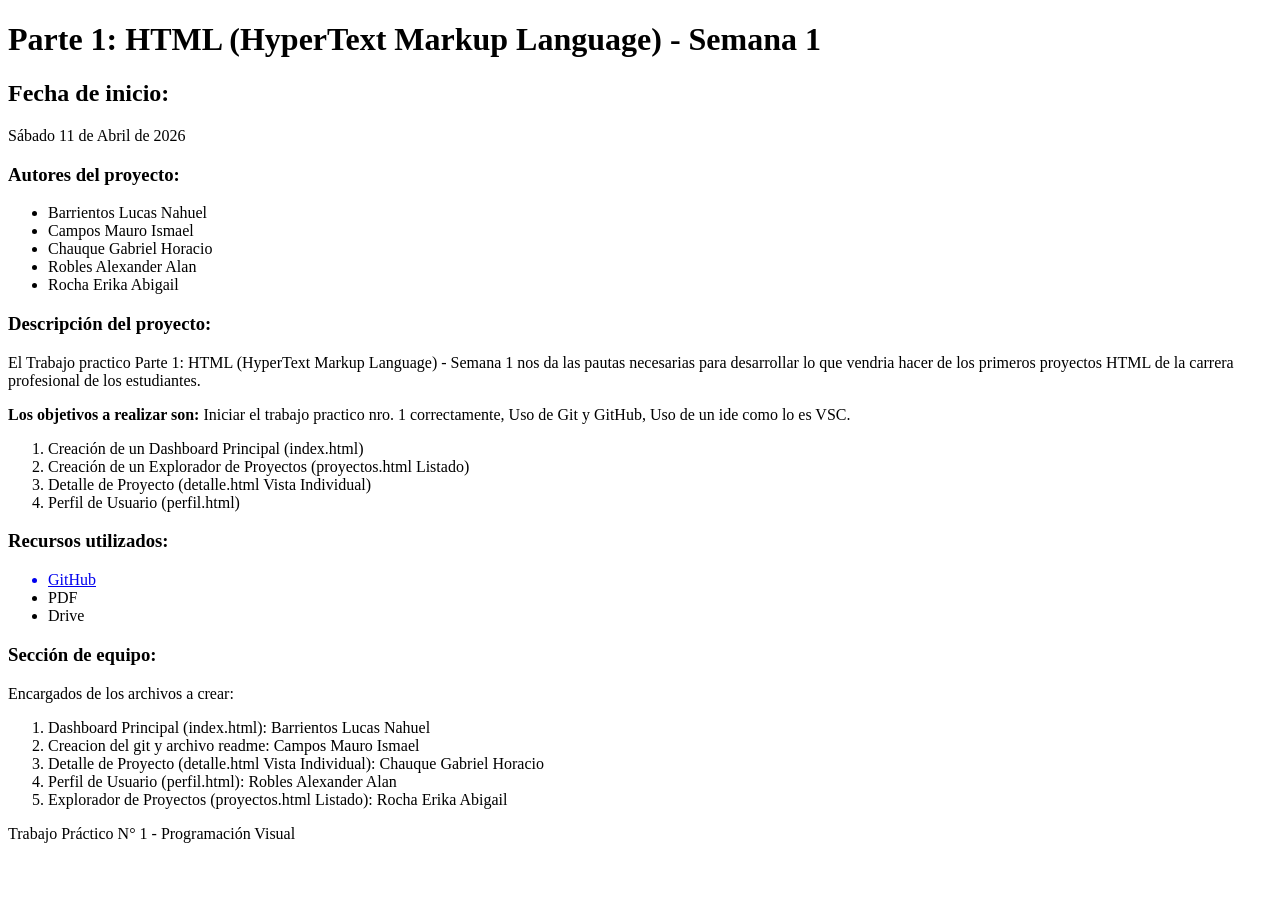
==== detalle.html @ 61fdf0f1 "feat(detalle): Crear estructura basica de detalle.html" ====
<!DOCTYPE html>
<html lang="es">
<head>
    <meta charset="UTF-8">
    <meta name="viewport" content="width=device-width, initial-scale=1.0">
    <title>Detalles del Proyecto</title>
</head>
<body>
    <header>
        <h1>Parte 1: HTML (HyperText Markup Language) - Semana 1</h1>
        <h2>Fecha de inicio:</h2> 
        <p> Sábado 11 de Abril de 2026</p>
    </header>

    <section>
        <h3>Autores del proyecto:</h3>
        <ul>
            <li>Barrientos Lucas Nahuel</li>
            <li>Campos Mauro Ismael</li>
            <li>Chauque Gabriel Horacio</li>
            <li>Robles Alexander Alan</li>
            <li>Rocha Erika Abigail</li>
        </ul>
    </section>

    <section>
        <h3>Descripción del proyecto:</h3>
        <p>   El Trabajo practico Parte 1: HTML (HyperText Markup Language) - Semana 1 nos da las pautas necesarias para desarrollar lo que vendria hacer de los primeros proyectos HTML de la carrera profesional de los estudiantes.
        <p><b>Los objetivos a realizar son:</b>
        Iniciar el trabajo practico nro. 1 correctamente, Uso de Git y GitHub, Uso de un ide como lo es VSC.</p>
        
        <ol>
            <li>Creación de un Dashboard Principal (index.html)</li>
            <li>Creación de un Explorador de Proyectos (proyectos.html Listado)</li>
            <li>Detalle de Proyecto (detalle.html Vista Individual)</li>
            <li>Perfil de Usuario (perfil.html)</li>
        </ol>
            
        </p>
    </section>

    <section>
        <h3>Recursos utilizados:</h3>
        <ul>
            <a href="https://github.com/Mauro-27/Mauro-27-TP01HTMLCSSGrupo10PV2026/branches" target="_blank"><li>GitHub</li></a>
            <li>PDF</li>
            <li>Drive</li>
        </ul>
    </section>

    <section>
        <h3>Sección de equipo:</h3>
        <p>Encargados de los archivos a crear: </p>
        <ol>
            <li>Dashboard Principal (index.html): Barrientos Lucas Nahuel</li>
            <li>Creacion del git y archivo readme: Campos Mauro Ismael</li>
            <li>Detalle de Proyecto (detalle.html Vista Individual): Chauque Gabriel Horacio</li>
            <li>Perfil de Usuario (perfil.html): Robles Alexander Alan</li>
            <li>Explorador de Proyectos (proyectos.html Listado): Rocha Erika Abigail</li>
        </ol>
    </section>

    <footer>
        <p>Trabajo Práctico N° 1 - Programación Visual</p>
    </footer>

</body>
</html>
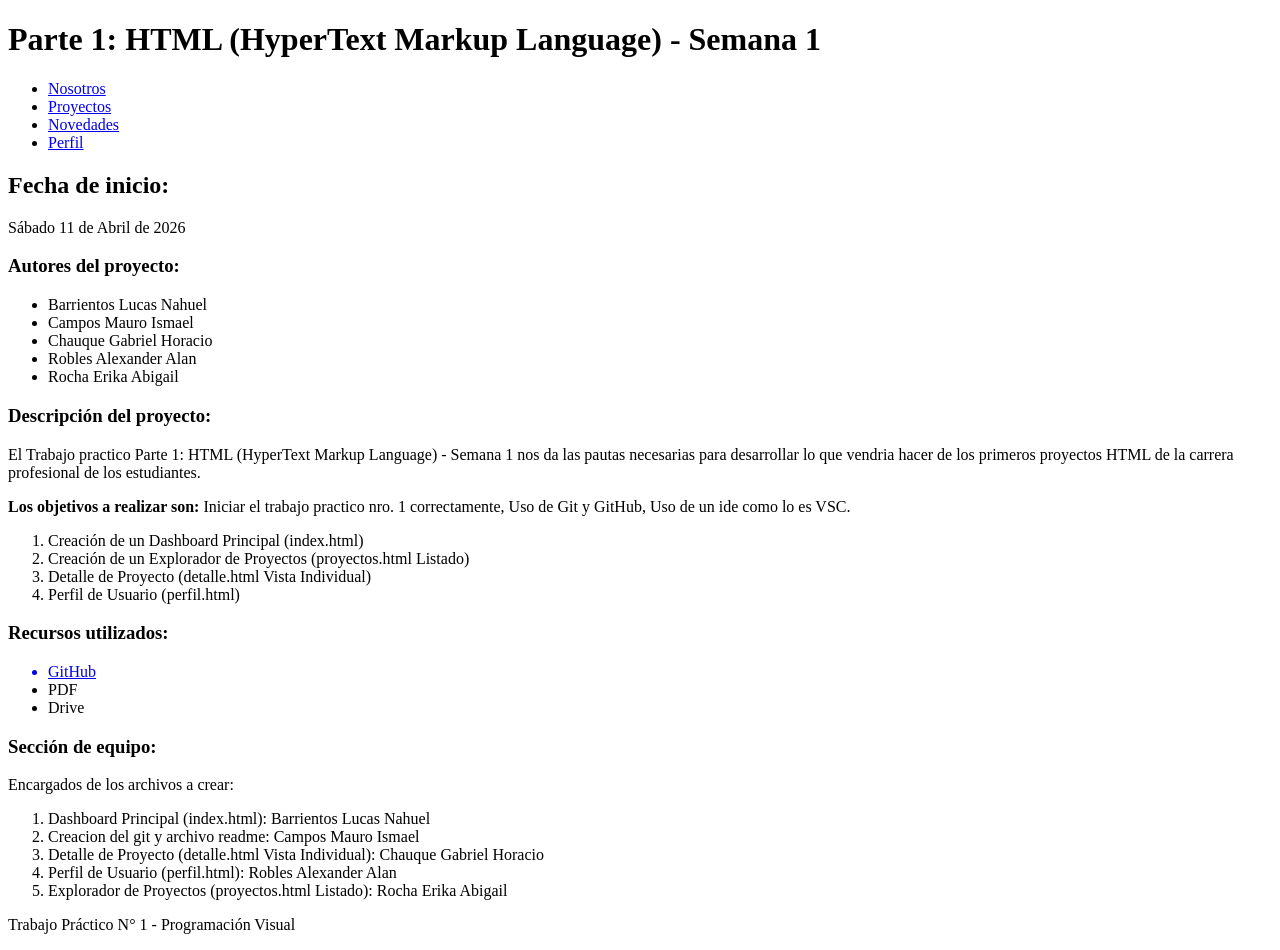
==== commit ba09c0aa: "feat(detalle): Agregar nav de navegacion" ====
--- a/detalle.html
+++ b/detalle.html
@@ -8,11 +8,19 @@
 <body>
     <header>
         <h1>Parte 1: HTML (HyperText Markup Language) - Semana 1</h1>
+    </header>
+    <nav>
+        <ul>
+            <li><a href="index.html">Nosotros</a></li>
+            <li><a href="proyectos.html">Proyectos</a></li>
+            <li><a href="#novedades">Novedades</a></li>
+            <li><a href="perfil.html">Perfil</a></li>
+        </ul>
+    </nav>
+
+    <section>
         <h2>Fecha de inicio:</h2> 
         <p> Sábado 11 de Abril de 2026</p>
-    </header>
-
-    <section>
         <h3>Autores del proyecto:</h3>
         <ul>
             <li>Barrientos Lucas Nahuel</li>
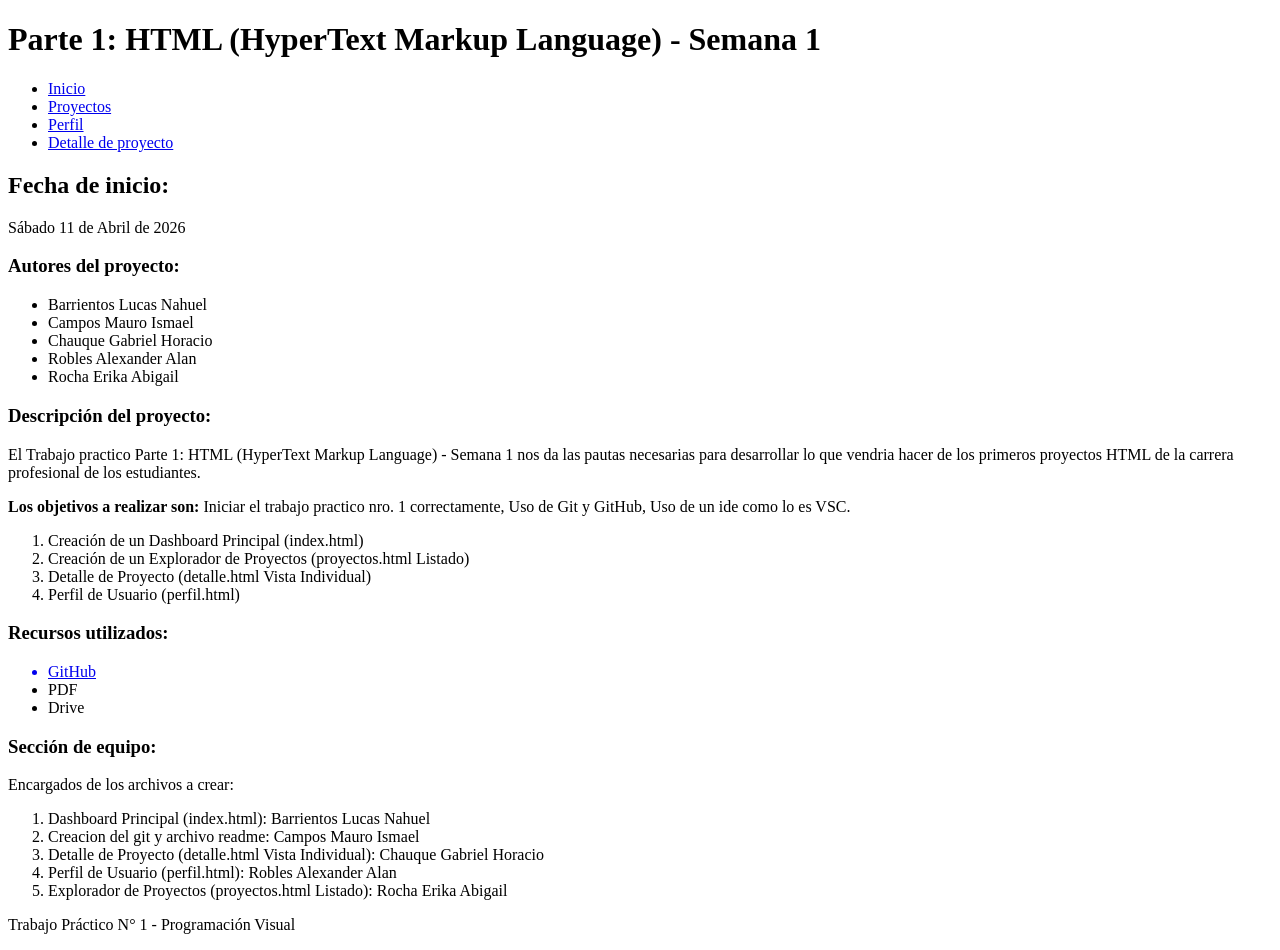
==== commit beb26c1e: "feat(tp1): Agregar link a detalle.html a todas las paginas" ====
--- a/detalle.html
+++ b/detalle.html
@@ -11,10 +11,10 @@
     </header>
     <nav>
         <ul>
-            <li><a href="index.html">Nosotros</a></li>
+            <li><a href="index.html">Inicio</a></li>
             <li><a href="proyectos.html">Proyectos</a></li>
-            <li><a href="#novedades">Novedades</a></li>
             <li><a href="perfil.html">Perfil</a></li>
+            <li><a href="detalle.html">Detalle de proyecto</a></li>
         </ul>
     </nav>
 
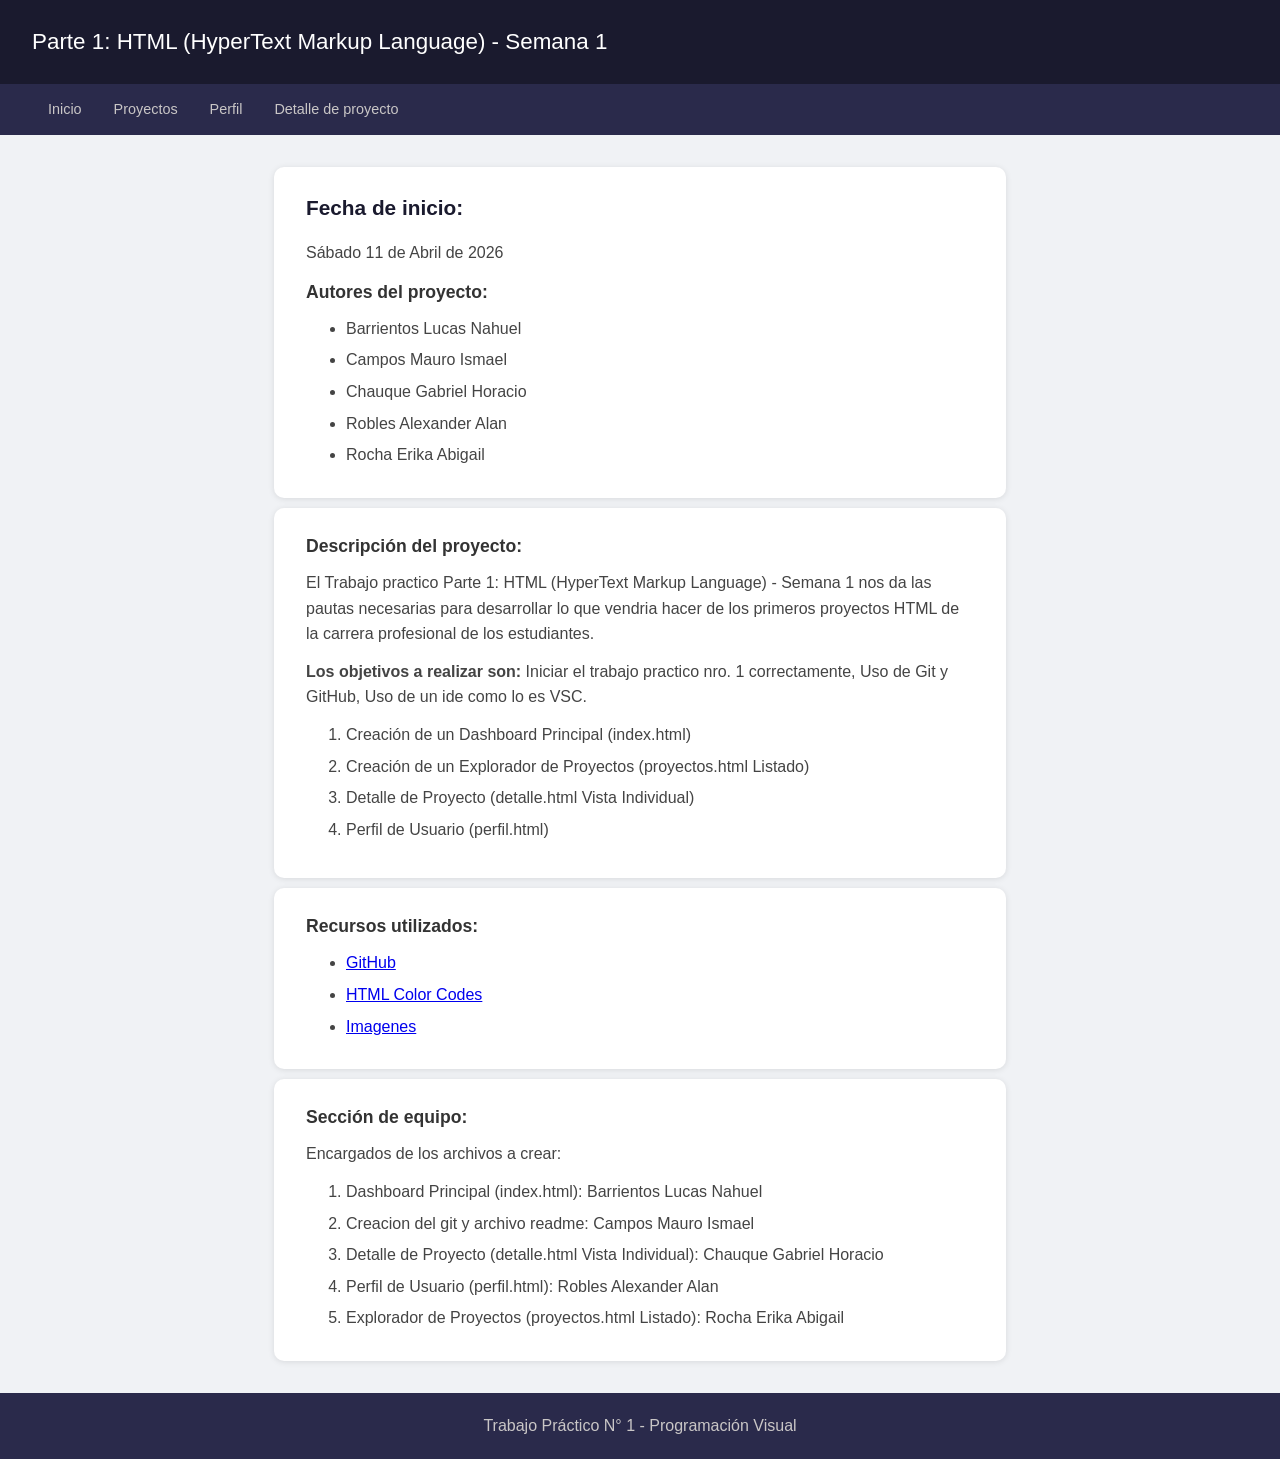
==== commit e80a17b4: "feat(detalle.css): Actualizacion de archivo html y estructura inicial de css. Chauque Gabriel Horaci" ====
--- a/detalle.html
+++ b/detalle.html
@@ -4,6 +4,7 @@
     <meta charset="UTF-8">
     <meta name="viewport" content="width=device-width, initial-scale=1.0">
     <title>Detalles del Proyecto</title>
+    <link rel="stylesheet" href="css/detalle.css">
 </head>
 <body>
     <header>
@@ -17,57 +18,57 @@
             <li><a href="detalle.html">Detalle de proyecto</a></li>
         </ul>
     </nav>
+    <main>
+        <section>
+            <h2>Fecha de inicio:</h2>
+            <p> Sábado 11 de Abril de 2026</p>
+            <h3>Autores del proyecto:</h3>
+            <ul>
+                <li>Barrientos Lucas Nahuel</li>
+                <li>Campos Mauro Ismael</li>
+                <li>Chauque Gabriel Horacio</li>
+                <li>Robles Alexander Alan</li>
+                <li>Rocha Erika Abigail</li>
+            </ul>
+        </section>
 
-    <section>
-        <h2>Fecha de inicio:</h2> 
-        <p> Sábado 11 de Abril de 2026</p>
-        <h3>Autores del proyecto:</h3>
-        <ul>
-            <li>Barrientos Lucas Nahuel</li>
-            <li>Campos Mauro Ismael</li>
-            <li>Chauque Gabriel Horacio</li>
-            <li>Robles Alexander Alan</li>
-            <li>Rocha Erika Abigail</li>
-        </ul>
-    </section>
+        <section>
+            <h3>Descripción del proyecto:</h3>
+            <p>El Trabajo practico Parte 1: HTML (HyperText Markup Language) - Semana 1 nos da las pautas necesarias para desarrollar lo que vendria hacer de los primeros proyectos HTML de la carrera profesional de los estudiantes.
+            <p><b>Los objetivos a realizar son:</b>
+            Iniciar el trabajo practico nro. 1 correctamente, Uso de Git y GitHub, Uso de un ide como lo es VSC.</p>
+            
+            <ol>
+                <li>Creación de un Dashboard Principal (index.html)</li>
+                <li>Creación de un Explorador de Proyectos (proyectos.html Listado)</li>
+                <li>Detalle de Proyecto (detalle.html Vista Individual)</li>
+                <li>Perfil de Usuario (perfil.html)</li>
+            </ol>
+                
+            </p>
+        </section>
 
-    <section>
-        <h3>Descripción del proyecto:</h3>
-        <p>   El Trabajo practico Parte 1: HTML (HyperText Markup Language) - Semana 1 nos da las pautas necesarias para desarrollar lo que vendria hacer de los primeros proyectos HTML de la carrera profesional de los estudiantes.
-        <p><b>Los objetivos a realizar son:</b>
-        Iniciar el trabajo practico nro. 1 correctamente, Uso de Git y GitHub, Uso de un ide como lo es VSC.</p>
-        
-        <ol>
-            <li>Creación de un Dashboard Principal (index.html)</li>
-            <li>Creación de un Explorador de Proyectos (proyectos.html Listado)</li>
-            <li>Detalle de Proyecto (detalle.html Vista Individual)</li>
-            <li>Perfil de Usuario (perfil.html)</li>
-        </ol>
-            
-        </p>
-    </section>
+        <section>
+            <h3>Recursos utilizados:</h3>
+            <ul>
+                <li><a href="https://github.com/Mauro-27/Mauro-27-TP01HTMLCSSGrupo10PV2026/branches" target="_blank">GitHub</a></li>
+                <li><a href="https://htmlcolorcodes.com/" target="_blank">HTML Color Codes</a></li>
+                <li><a href="#">Imagenes</a></li>
+            </ul>
+        </section>
 
-    <section>
-        <h3>Recursos utilizados:</h3>
-        <ul>
-            <a href="https://github.com/Mauro-27/Mauro-27-TP01HTMLCSSGrupo10PV2026/branches" target="_blank"><li>GitHub</li></a>
-            <li>PDF</li>
-            <li>Drive</li>
-        </ul>
-    </section>
-
-    <section>
-        <h3>Sección de equipo:</h3>
-        <p>Encargados de los archivos a crear: </p>
-        <ol>
-            <li>Dashboard Principal (index.html): Barrientos Lucas Nahuel</li>
-            <li>Creacion del git y archivo readme: Campos Mauro Ismael</li>
-            <li>Detalle de Proyecto (detalle.html Vista Individual): Chauque Gabriel Horacio</li>
-            <li>Perfil de Usuario (perfil.html): Robles Alexander Alan</li>
-            <li>Explorador de Proyectos (proyectos.html Listado): Rocha Erika Abigail</li>
-        </ol>
-    </section>
-
+        <section>
+            <h3>Sección de equipo:</h3>
+            <p>Encargados de los archivos a crear: </p>
+            <ol>
+                <li>Dashboard Principal (index.html): Barrientos Lucas Nahuel</li>
+                <li>Creacion del git y archivo readme: Campos Mauro Ismael</li>
+                <li>Detalle de Proyecto (detalle.html Vista Individual): Chauque Gabriel Horacio</li>
+                <li>Perfil de Usuario (perfil.html): Robles Alexander Alan</li>
+                <li>Explorador de Proyectos (proyectos.html Listado): Rocha Erika Abigail</li>
+            </ol>
+        </section>
+    </main>
     <footer>
         <p>Trabajo Práctico N° 1 - Programación Visual</p>
     </footer>
--- a/css/detalle.css
+++ b/css/detalle.css
@@ -0,0 +1,94 @@
+*{
+    box-sizing: border-box;
+    margin: 0;
+    padding: 0;
+}
+
+body{
+    font-family: 'Segoe UI', sans-serif;
+    background-color: #f0f2f5;
+    color: #222;
+    line-height: 1.6;
+}
+
+header{
+    background-color: #1a1a2e;
+    color: #fff;
+    padding: 24px 32px;
+}
+
+header h1{
+    font-size: 1.4rem;
+    font-weight: 500;
+}
+
+nav{
+    background-color: #2A2A4B;
+    padding: 0px 32px;
+}
+
+nav ul{
+    list-style: none;
+    display: flex;
+}
+
+nav ul li a{
+    display: block;
+    padding: 14px 16px;
+    color: #c9c6c6;
+    text-decoration: none;
+    font-size: 0.9rem;
+}
+
+nav ul li a:hover{
+    color: #fff;
+    background-color: #3B3B68;
+}
+
+main{
+    max-width: 800px;
+    margin: 32px auto;
+    padding: 0px 24px;
+}
+
+main section{
+    background-color: #fff;
+    border-radius: 10px;
+    padding: 24px 32px;
+    margin: 10px;
+    box-shadow: 0px 1px 6px rgba(0, 0, 0, 0.1);
+}
+
+section h2{
+    font-size: 1.3rem;
+    color: #1a1a2e;
+    margin-bottom: 8px;
+    padding-bottom: 8px;
+}
+
+section h3{
+    font-size: 1.1rem;
+    color: #333;
+    margin-bottom: 10px
+}
+
+section p{
+    color: #444;
+    margin-bottom: 12px;
+}
+
+section ul, section ol{
+    padding-left: 40px;
+    color: #444
+}
+
+section li{
+    margin-bottom: 6px;
+}
+
+footer{
+    background-color:#2A2A4B;
+    color: #c9c6c6;
+    text-align: center;
+    padding: 20px;
+}
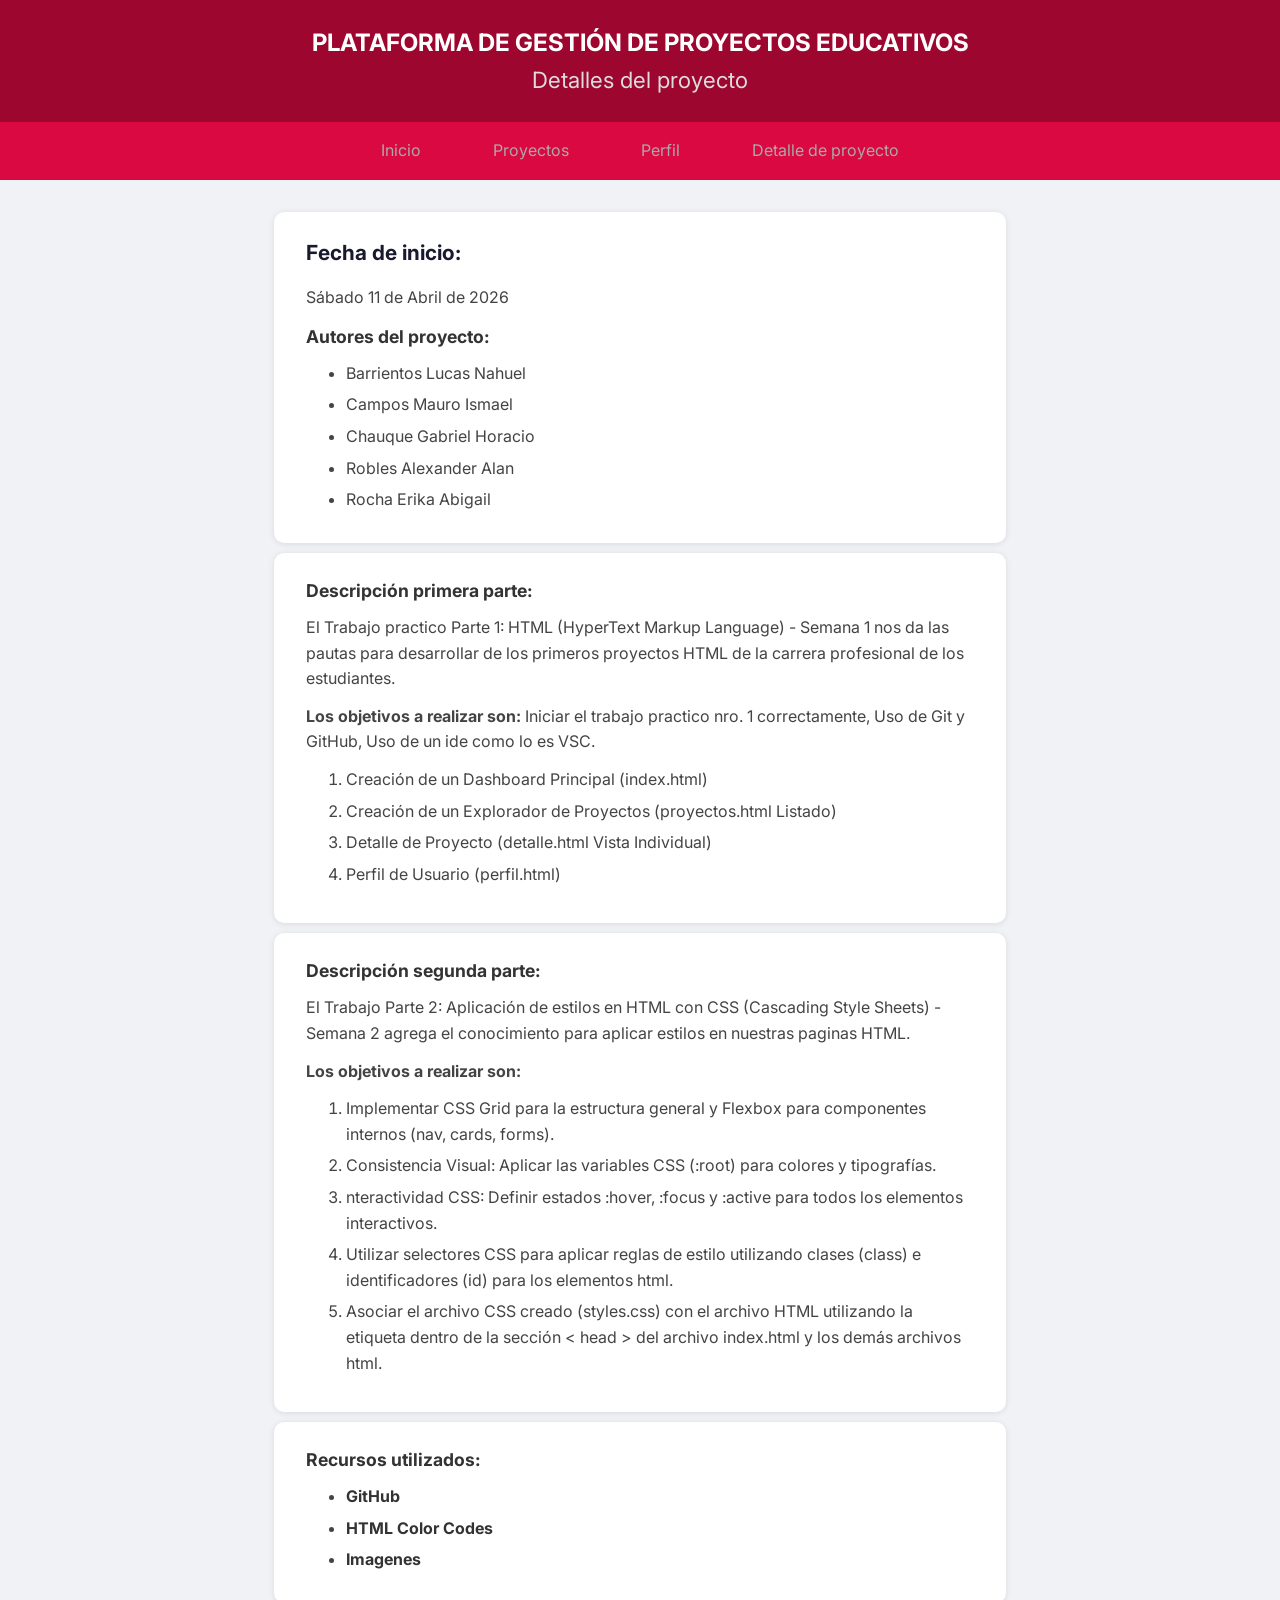
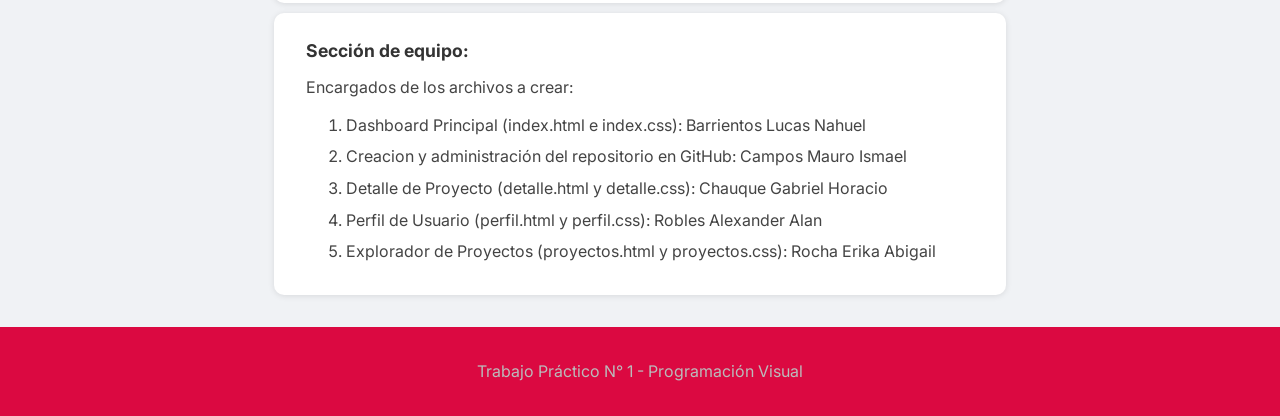
==== commit cda84edb: "feat(detalle.html/css): finalizacion de codigo html y css Chauque Gabriel Horacio." ====
--- a/detalle.html
+++ b/detalle.html
@@ -5,10 +5,14 @@
     <meta name="viewport" content="width=device-width, initial-scale=1.0">
     <title>Detalles del Proyecto</title>
     <link rel="stylesheet" href="css/detalle.css">
+    <link rel="preconnect" href="https://fonts.googleapis.com">
+    <link rel="preconnect" href="https://fonts.gstatic.com" crossorigin>
+    <link href="https://fonts.googleapis.com/css2?family=Inter:ital,opsz,wght@0,14..32,100..900;1,14..32,100..900&display=swap" rel="stylesheet">
 </head>
 <body>
-    <header>
-        <h1>Parte 1: HTML (HyperText Markup Language) - Semana 1</h1>
+    <header id="titulo">
+        <h1>PLATAFORMA DE GESTIÓN DE PROYECTOS EDUCATIVOS</h1>
+        <h3>Detalles del proyecto</h3>
     </header>
     <nav>
         <ul>
@@ -19,7 +23,7 @@
         </ul>
     </nav>
     <main>
-        <section>
+        <section class="card">
             <h2>Fecha de inicio:</h2>
             <p> Sábado 11 de Abril de 2026</p>
             <h3>Autores del proyecto:</h3>
@@ -32,10 +36,10 @@
             </ul>
         </section>
 
-        <section>
-            <h3>Descripción del proyecto:</h3>
-            <p>El Trabajo practico Parte 1: HTML (HyperText Markup Language) - Semana 1 nos da las pautas necesarias para desarrollar lo que vendria hacer de los primeros proyectos HTML de la carrera profesional de los estudiantes.
-            <p><b>Los objetivos a realizar son:</b>
+        <section class="card">
+            <h3>Descripción primera parte:</h3>
+            <p>El Trabajo practico Parte 1: HTML (HyperText Markup Language) - Semana 1 nos da las pautas para desarrollar de los primeros proyectos HTML de la carrera profesional de los estudiantes.
+            <p><strong>Los objetivos a realizar son:</strong>
             Iniciar el trabajo practico nro. 1 correctamente, Uso de Git y GitHub, Uso de un ide como lo es VSC.</p>
             
             <ol>
@@ -48,24 +52,43 @@
             </p>
         </section>
 
-        <section>
+        <section class="card">
+            <h3>Descripción segunda parte:</h3>
+            <p>El Trabajo Parte 2: Aplicación de estilos en HTML con CSS (Cascading Style Sheets) - Semana  2 agrega el conocimiento para aplicar estilos en nuestras paginas HTML.</p>
+            <p><strong>Los objetivos a realizar son:</strong>
+
+            <ol>
+                <li>Implementar CSS Grid para la estructura general y Flexbox para componentes internos
+                    (nav, cards, forms).</li>
+                <li>Consistencia Visual: Aplicar las variables CSS (:root) para colores y tipografías.</li>
+                <li>nteractividad CSS: Definir estados :hover, :focus y :active para todos los elementos
+                    interactivos.</li>
+                <li>Utilizar selectores CSS para aplicar reglas de estilo utilizando clases (class) e
+                    identificadores (id) para los elementos html.</li>
+                <li>Asociar el archivo CSS creado (styles.css) con el archivo HTML utilizando la etiqueta <link>
+                    dentro de la sección < head > del archivo index.html y los demás archivos html.</li>
+            </ol>
+            </p>
+        </section>  
+
+        <section class="card recursos">
             <h3>Recursos utilizados:</h3>
             <ul>
-                <li><a href="https://github.com/Mauro-27/Mauro-27-TP01HTMLCSSGrupo10PV2026/branches" target="_blank">GitHub</a></li>
+                <li><a href="https://github.com/Mauro-27/Mauro-27-TP01HTMLCSSGrupo10PV2026" target="_blank">GitHub</a></li>
                 <li><a href="https://htmlcolorcodes.com/" target="_blank">HTML Color Codes</a></li>
-                <li><a href="#">Imagenes</a></li>
+                <li><a href="https://www.freepik.es/" target="_blank">Imagenes</a></li>
             </ul>
         </section>
 
-        <section>
+        <section class="card">
             <h3>Sección de equipo:</h3>
             <p>Encargados de los archivos a crear: </p>
             <ol>
-                <li>Dashboard Principal (index.html): Barrientos Lucas Nahuel</li>
-                <li>Creacion del git y archivo readme: Campos Mauro Ismael</li>
-                <li>Detalle de Proyecto (detalle.html Vista Individual): Chauque Gabriel Horacio</li>
-                <li>Perfil de Usuario (perfil.html): Robles Alexander Alan</li>
-                <li>Explorador de Proyectos (proyectos.html Listado): Rocha Erika Abigail</li>
+                <li>Dashboard Principal (index.html e index.css): Barrientos Lucas Nahuel</li>
+                <li>Creacion y administración del repositorio en GitHub: Campos Mauro Ismael</li>
+                <li>Detalle de Proyecto (detalle.html y detalle.css): Chauque Gabriel Horacio</li>
+                <li>Perfil de Usuario (perfil.html y perfil.css): Robles Alexander Alan</li>
+                <li>Explorador de Proyectos (proyectos.html y proyectos.css): Rocha Erika Abigail</li>
             </ol>
         </section>
     </main>
--- a/css/detalle.css
+++ b/css/detalle.css
@@ -5,44 +5,57 @@
 }
 
 body{
-    font-family: 'Segoe UI', sans-serif;
+    font-family: 'Inter', sans-serif;
     background-color: #f0f2f5;
     color: #222;
     line-height: 1.6;
 }
 
-header{
-    background-color: #1a1a2e;
+#titulo{
+    text-align: center;
+    background-color: #9D072F;
     color: #fff;
     padding: 24px 32px;
-}
-
-header h1{
-    font-size: 1.4rem;
     font-weight: 500;
 }
 
+#titulo h1{
+    font-size: 1.5rem;
+
+}
+
+#titulo h3{
+    color: #ddd;
+    font-size: 1.4rem;
+    font-weight: 400;
+}
+
 nav{
-    background-color: #2A2A4B;
-    padding: 0px 32px;
+    background-color: #DB0941;
+    padding: 8px;
 }
 
 nav ul{
     list-style: none;
     display: flex;
+    justify-content: center;
 }
 
 nav ul li a{
     display: block;
-    padding: 14px 16px;
-    color: #c9c6c6;
+    padding: 8px 24px;
+    margin: 0 12px;
+    color: #aaa;
     text-decoration: none;
-    font-size: 0.9rem;
+    font-size: 1rem;
+    border-radius: 12px;
+    /*transicion suave*/
+    transition: background-color 0.5s ease, color 0.5s ease;
 }
 
 nav ul li a:hover{
     color: #fff;
-    background-color: #3B3B68;
+    background-color: #F50A49;
 }
 
 main{
@@ -51,7 +64,7 @@
     padding: 0px 24px;
 }
 
-main section{
+.card{
     background-color: #fff;
     border-radius: 10px;
     padding: 24px 32px;
@@ -59,36 +72,54 @@
     box-shadow: 0px 1px 6px rgba(0, 0, 0, 0.1);
 }
 
-section h2{
+.card h2{
     font-size: 1.3rem;
     color: #1a1a2e;
     margin-bottom: 8px;
     padding-bottom: 8px;
 }
 
-section h3{
+.card h3{
     font-size: 1.1rem;
     color: #333;
     margin-bottom: 10px
 }
 
-section p{
+.card p{
     color: #444;
     margin-bottom: 12px;
 }
 
-section ul, section ol{
+.card ul, ol{
     padding-left: 40px;
     color: #444
 }
 
-section li{
+.card li{
     margin-bottom: 6px;
 }
 
-footer{
-    background-color:#2A2A4B;
-    color: #c9c6c6;
+.card.recursos ul li a{
+    text-decoration: none;
+    font-weight: 700;
+    transition: color 0.5s ease;
+}
+
+.card.recursos a:link{
+    color: #333;
+}
+
+.card.recursos a:visited{
+    color: #333;
+}
+
+.card.recursos a:hover{
+    color: #DB0941;
+}
+
+footer {
+    background-color: #DB0941;
+    color: #bbb;
+    padding: 32px;
     text-align: center;
-    padding: 20px;
 }
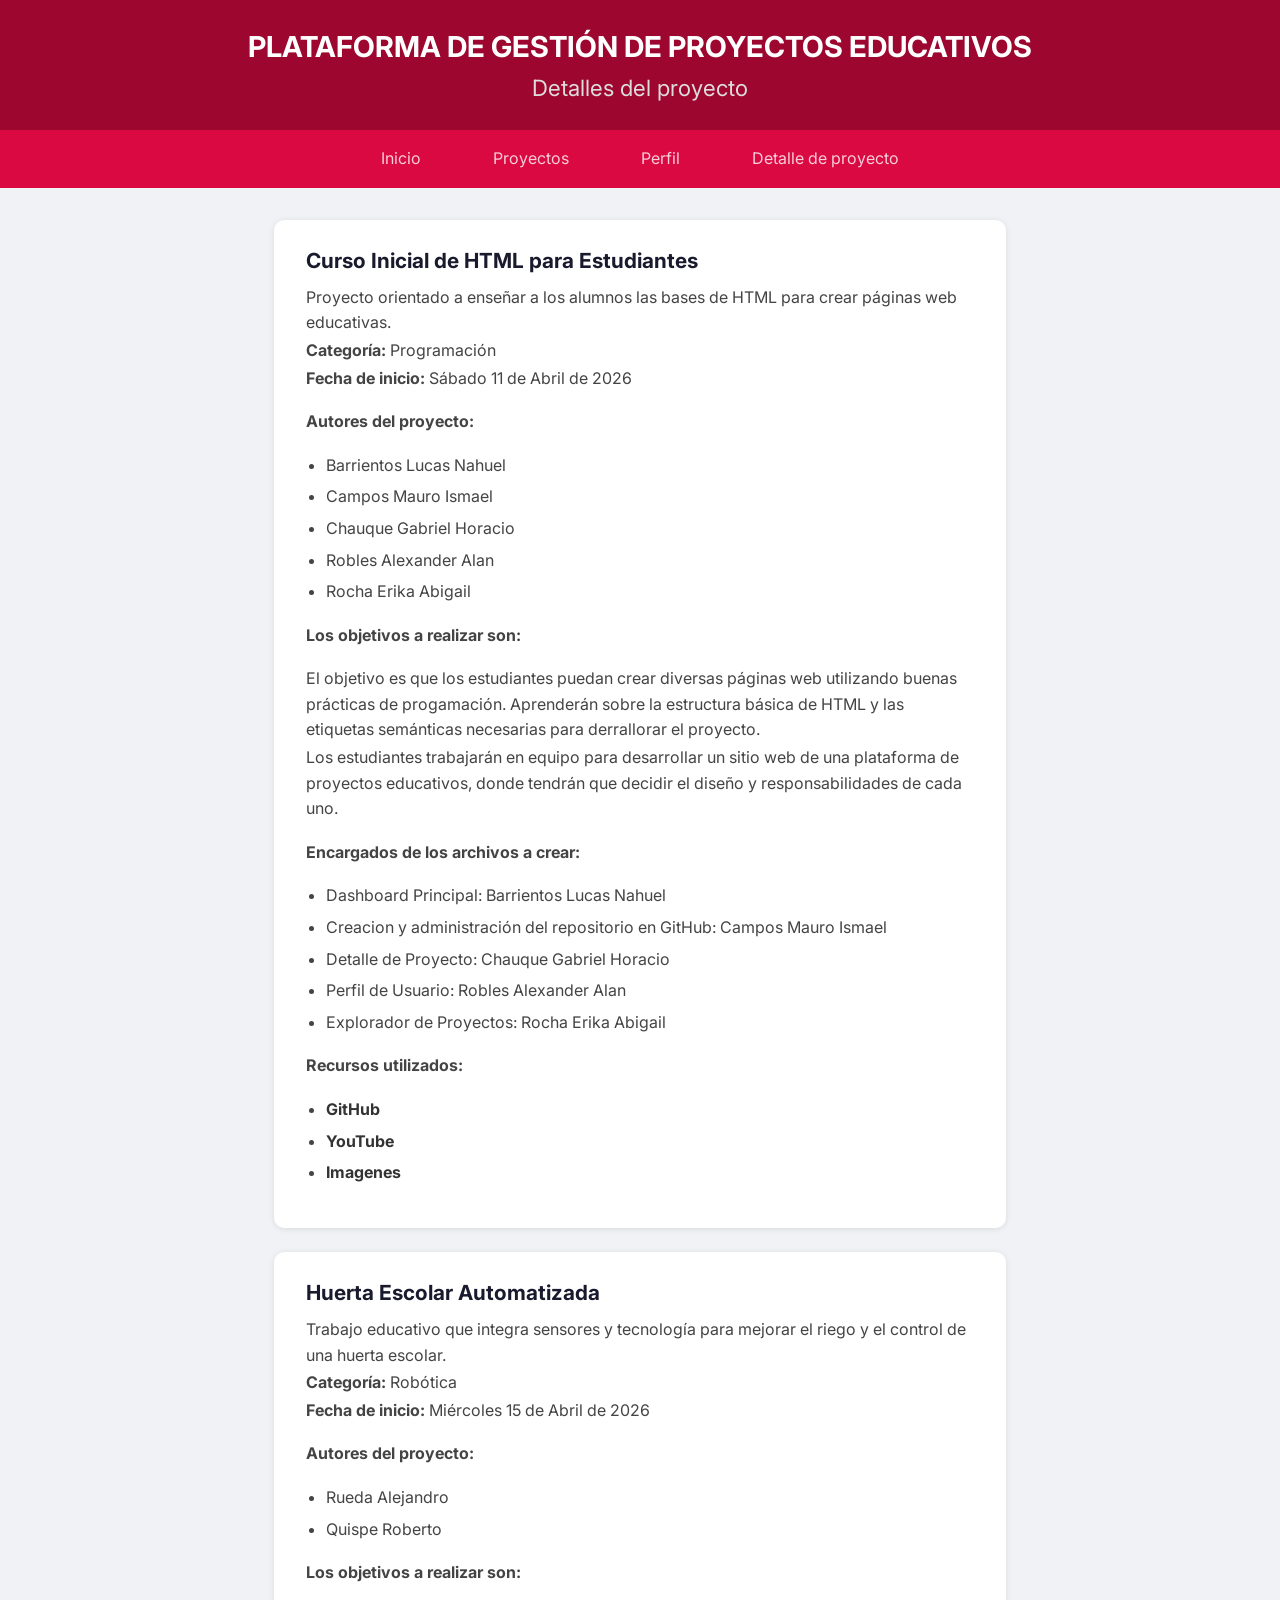
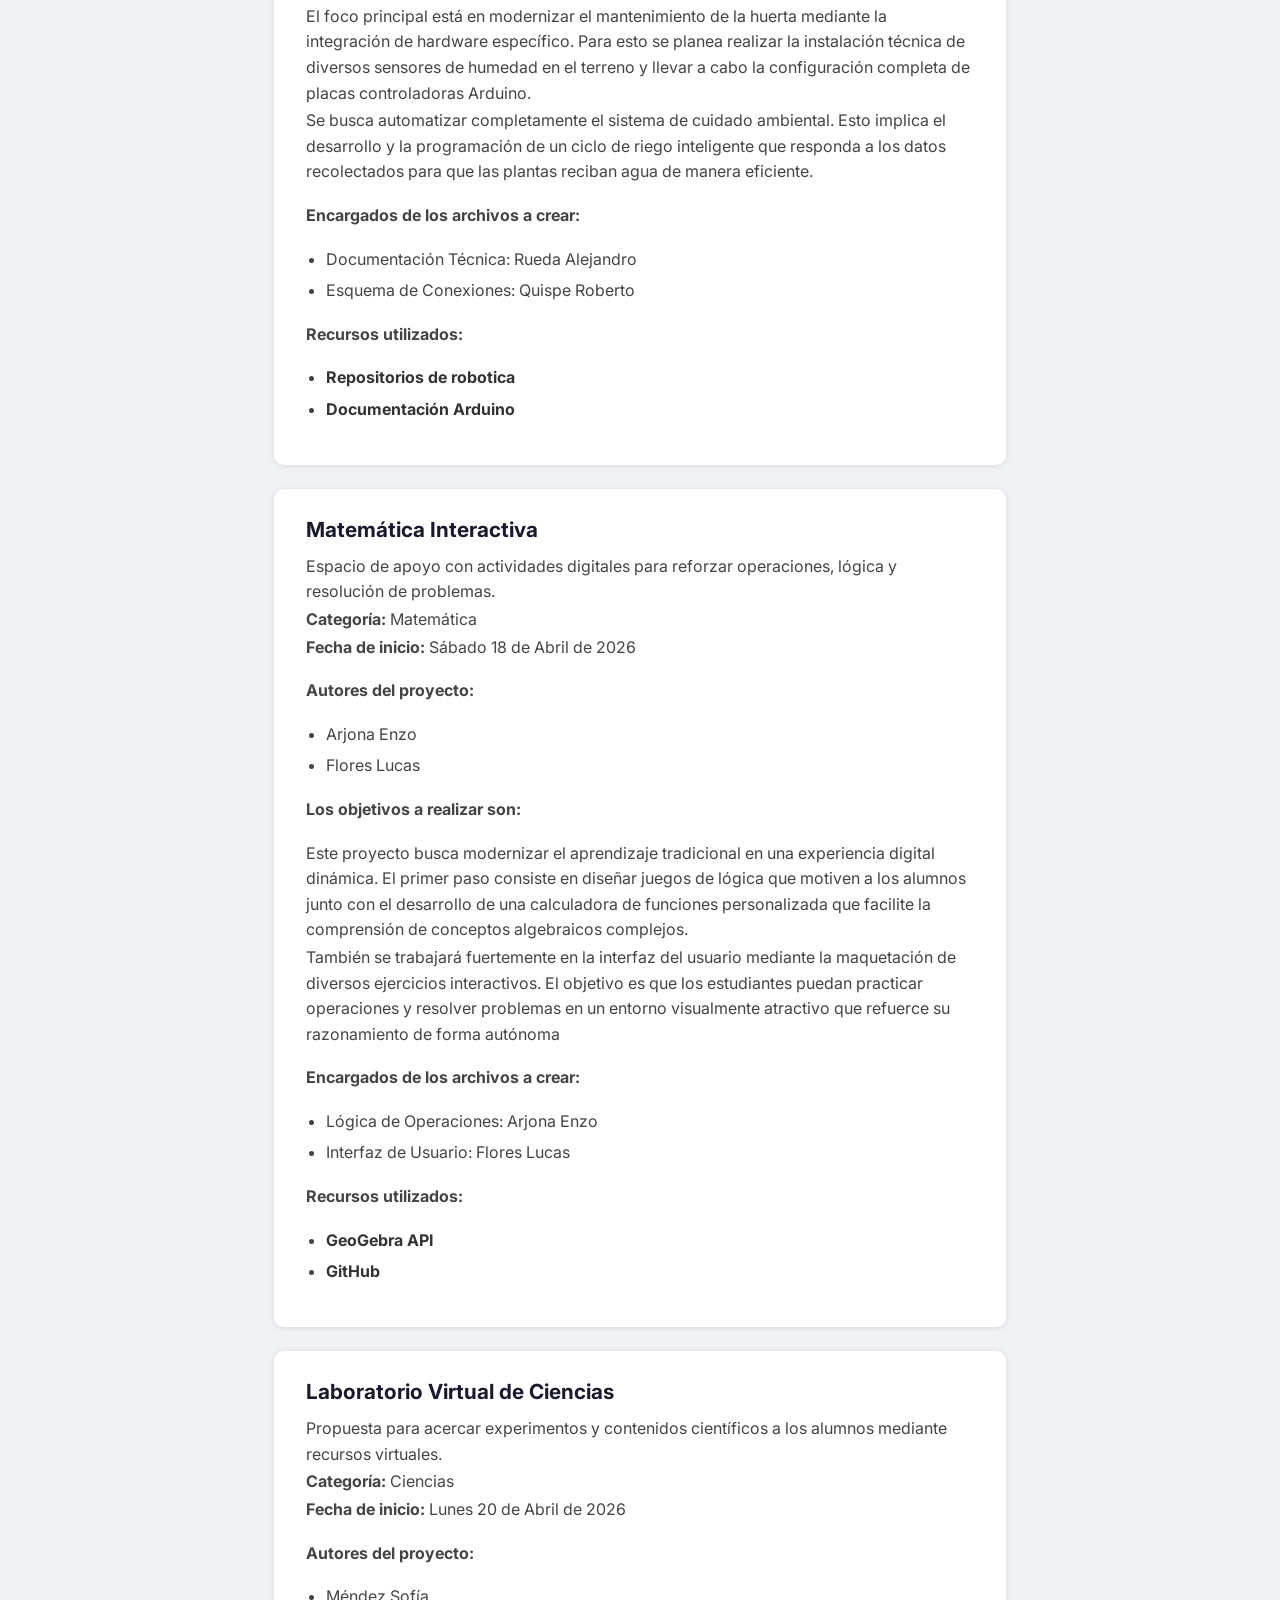
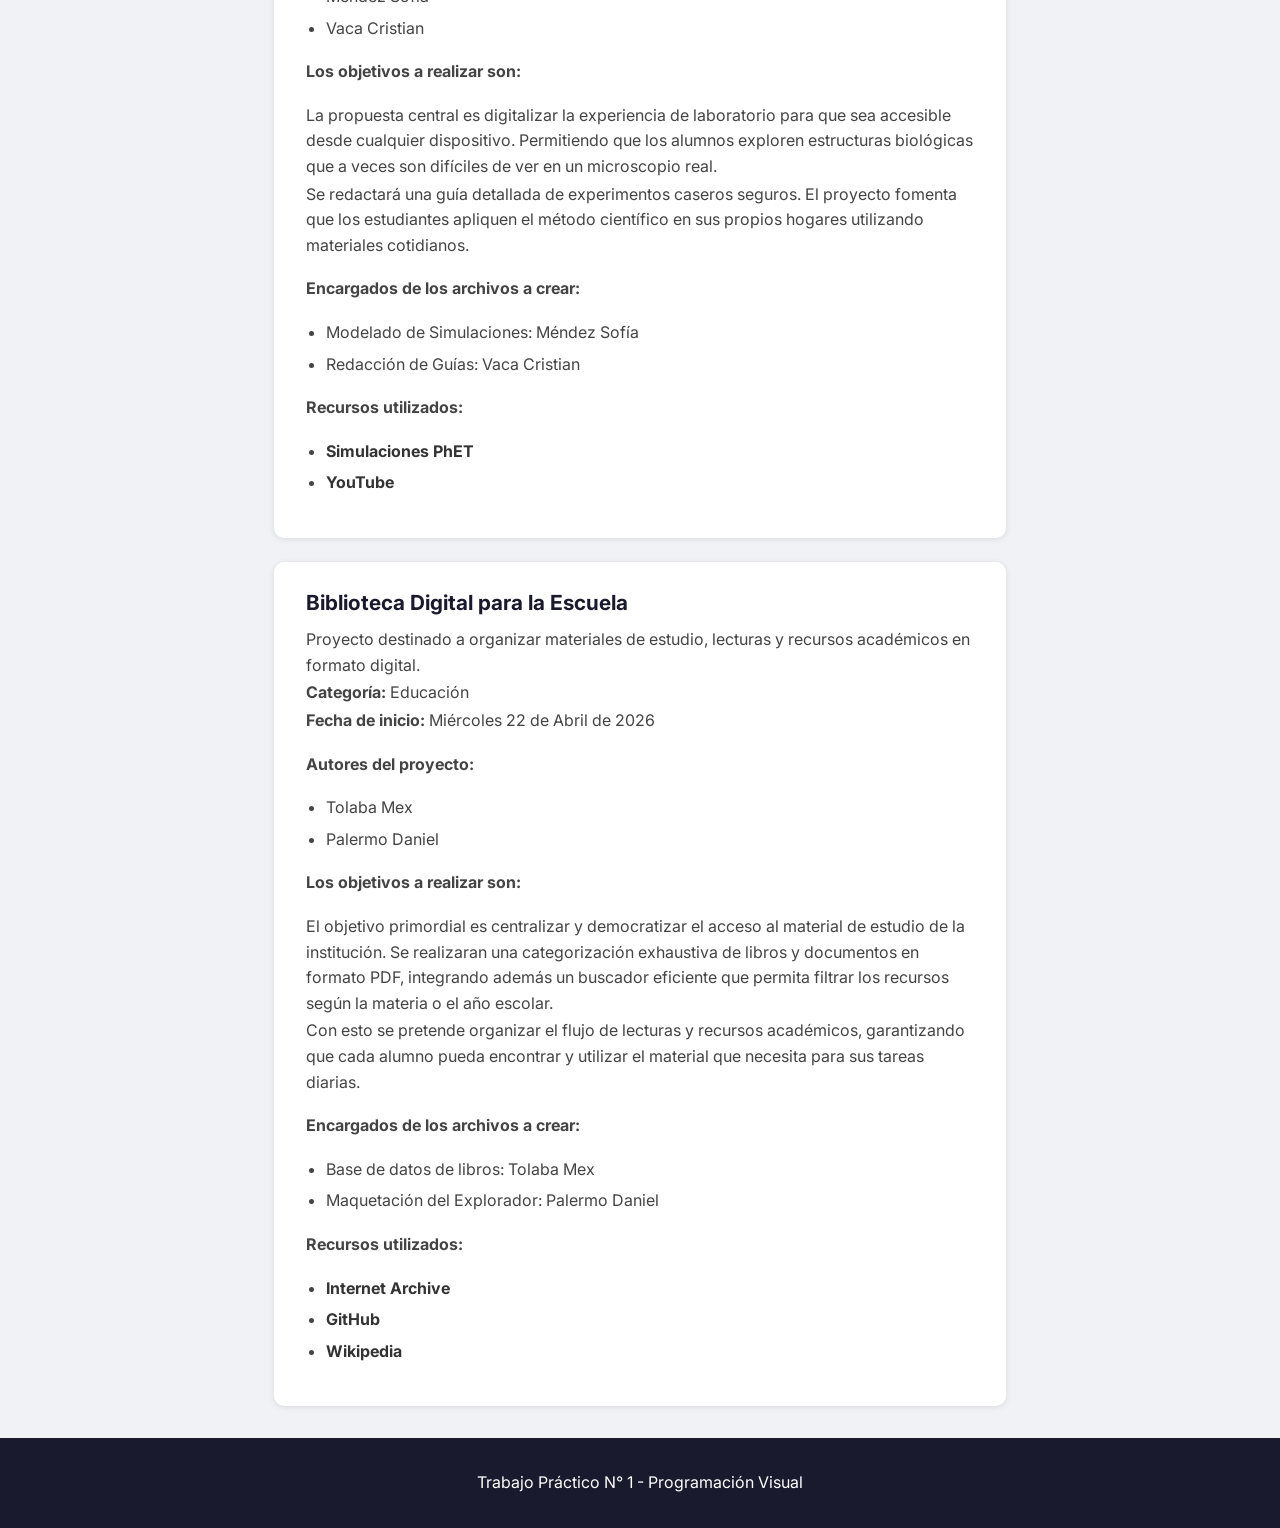
==== commit fffb2421: "feat(detalle.html/css) terminar la pagina detalle de proyectos Chauque Gabriel Horacio." ====
--- a/detalle.html
+++ b/detalle.html
@@ -23,74 +23,163 @@
         </ul>
     </nav>
     <main>
-        <section class="card">
-            <h2>Fecha de inicio:</h2>
-            <p> Sábado 11 de Abril de 2026</p>
-            <h3>Autores del proyecto:</h3>
-            <ul>
-                <li>Barrientos Lucas Nahuel</li>
-                <li>Campos Mauro Ismael</li>
-                <li>Chauque Gabriel Horacio</li>
-                <li>Robles Alexander Alan</li>
-                <li>Rocha Erika Abigail</li>
-            </ul>
-        </section>
+        <article class="proyecto">
+            <section class="card">
+                <h2 id="html">Curso Inicial de HTML para Estudiantes</h2>
+                        <p>Proyecto orientado a enseñar a los alumnos las bases de HTML para crear páginas web educativas.</p>
+                        <p><strong>Categoría:</strong> Programación</p>
+                        <p><strong>Fecha de inicio:</strong> Sábado 11 de Abril de 2026</p>
+                        <h3>Autores del proyecto:</h3>
+                        <ul>
+                            <li>Barrientos Lucas Nahuel</li>
+                            <li>Campos Mauro Ismael</li>
+                            <li>Chauque Gabriel Horacio</li>
+                            <li>Robles Alexander Alan</li>
+                            <li>Rocha Erika Abigail</li>
+                    </ul>
+                    <h3>Los objetivos a realizar son:</h3>
+                    <p>El objetivo es que los estudiantes puedan crear diversas páginas web utilizando buenas prácticas de progamación. Aprenderán sobre la estructura básica de HTML y las etiquetas semánticas necesarias para derrallorar el proyecto.</p>
+                    <p>Los estudiantes trabajarán en equipo para desarrollar un sitio web de una plataforma de proyectos educativos, donde tendrán que decidir el diseño y responsabilidades de cada uno.</p>
+                    <h3>Encargados de los archivos a crear: </h3>
+                    <ul>
+                        <li>Dashboard Principal: Barrientos Lucas Nahuel</li>
+                        <li>Creacion y administración del repositorio en GitHub: Campos Mauro Ismael</li>
+                        <li>Detalle de Proyecto: Chauque Gabriel Horacio</li>
+                        <li>Perfil de Usuario: Robles Alexander Alan</li>
+                        <li>Explorador de Proyectos: Rocha Erika Abigail</li>
+                    </ul>   
+                    <h3>Recursos utilizados:</h3>
+                    <ul class="recursos">
+                        <li><a href="https://github.com/Mauro-27/Mauro-27-TP01HTMLCSSGrupo10PV2026" target="_blank">GitHub</a></li>
+                        <li><a href="https://www.youtube.com/watch?v=HGTJBPNC-Gw" target="_blank">YouTube</a></li>
+                        <li><a href="https://www.freepik.es/" target="_blank">Imagenes</a></li>
+                    </ul>
+            </section>
+        </article>
 
-        <section class="card">
-            <h3>Descripción primera parte:</h3>
-            <p>El Trabajo practico Parte 1: HTML (HyperText Markup Language) - Semana 1 nos da las pautas para desarrollar de los primeros proyectos HTML de la carrera profesional de los estudiantes.
-            <p><strong>Los objetivos a realizar son:</strong>
-            Iniciar el trabajo practico nro. 1 correctamente, Uso de Git y GitHub, Uso de un ide como lo es VSC.</p>
+       <article class="proyecto">
+            <section class="card">
+                <h2 id="huerta">Huerta Escolar Automatizada</h2>
+                <p>Trabajo educativo que integra sensores y tecnología para mejorar el riego y el control de una huerta escolar.</p>
+                <p><strong>Categoría:</strong> Robótica</p>
+                <p><strong>Fecha de inicio:</strong> Miércoles 15 de Abril de 2026</p>
+                
+                <h3>Autores del proyecto:</h3>
+                <ul>
+                    <li>Rueda Alejandro</li>
+                    <li>Quispe Roberto</li>
+                </ul>
+
+                <h3>Los objetivos a realizar son:</h3>
+                <p>El foco principal está en modernizar el mantenimiento de la huerta mediante la integración de hardware específico. Para esto se planea realizar la instalación técnica de diversos sensores de humedad en el terreno y llevar a cabo la configuración completa de placas controladoras Arduino.</p>
+                <p>Se busca automatizar completamente el sistema de cuidado ambiental. Esto implica el desarrollo y la programación de un ciclo de riego inteligente que responda a los datos recolectados para que las plantas reciban agua de manera eficiente.</p>
+
+                <h3>Encargados de los archivos a crear:</h3>
+                <ul>
+                    <li>Documentación Técnica: Rueda Alejandro</li>
+                    <li>Esquema de Conexiones: Quispe Roberto</li>
+                </ul>
+
+                <h3>Recursos utilizados:</h3>
+                <ul class="recursos">
+                    <li><a href="https://github.com/" target="_blank">Repositorios de robotica</a></li>
+                    <li><a href="https://www.arduino.cc/" target="_blank">Documentación Arduino</a></li>
+                </ul>
+            </section>
+        </article>
+
+        <article class="proyecto">
+            <section class="card">
+                <h2 id="mates">Matemática Interactiva</h2>
+                <p>Espacio de apoyo con actividades digitales para reforzar operaciones, lógica y resolución de problemas.</p>
+                <p><strong>Categoría:</strong> Matemática</p>
+                <p><strong>Fecha de inicio:</strong> Sábado 18 de Abril de 2026</p>
+                
+                <h3>Autores del proyecto:</h3>
+                <ul>
+                    <li>Arjona Enzo</li>
+                    <li>Flores Lucas</li>
+                </ul>
+
+                <h3>Los objetivos a realizar son:</h3>
+                <p>Este proyecto busca modernizar el aprendizaje tradicional en una experiencia digital dinámica. El primer paso consiste en diseñar juegos de lógica que motiven a los alumnos junto con el desarrollo de una calculadora de funciones personalizada que facilite la comprensión de conceptos algebraicos complejos.</p>
+                <p>También se trabajará fuertemente en la interfaz del usuario mediante la maquetación de diversos ejercicios interactivos. El objetivo es que los estudiantes puedan practicar operaciones y resolver problemas en un entorno visualmente atractivo que refuerce su razonamiento de forma autónoma</p>
+                <h3>Encargados de los archivos a crear:</h3>
+                <ul>
+                    <li>Lógica de Operaciones: Arjona Enzo</li>
+                    <li>Interfaz de Usuario: Flores Lucas</li>
+                </ul>
+
+                <h3>Recursos utilizados:</h3>
+                <ul class="recursos">
+                    <li><a href="https://www.geogebra.org/" target="_blank">GeoGebra API</a></li>
+                    <li><a href="https://github.com/" target="_blank">GitHub</a></li>
+                </ul>
+            </section>
+        </article>
+
+        <article class="proyecto">
+            <section class="card">
+                <h2 id="labo">Laboratorio Virtual de Ciencias</h2>
+                <p>Propuesta para acercar experimentos y contenidos científicos a los alumnos mediante recursos virtuales.</p>
+                <p><strong>Categoría:</strong> Ciencias</p>
+                <p><strong>Fecha de inicio:</strong> Lunes 20 de Abril de 2026</p>
+                
+                <h3>Autores del proyecto:</h3>
+                <ul>
+                    <li>Méndez Sofía</li>
+                    <li>Vaca Cristian</li>
+                </ul>
+
+                <h3>Los objetivos a realizar son:</h3>
+                <p>La propuesta central es digitalizar la experiencia de laboratorio para que sea accesible desde cualquier dispositivo. Permitiendo que los alumnos exploren estructuras biológicas que a veces son difíciles de ver en un microscopio real.</p>
+                <p>Se redactará una guía detallada de experimentos caseros seguros. El proyecto fomenta que los estudiantes apliquen el método científico en sus propios hogares utilizando materiales cotidianos.</p>
+
+                <h3>Encargados de los archivos a crear:</h3>
+                <ul>
+                    <li>Modelado de Simulaciones: Méndez Sofía</li>
+                    <li>Redacción de Guías: Vaca Cristian</li>
+                </ul>
+
+                <h3>Recursos utilizados:</h3>
+                <ul class="recursos">
+                    <li><a href="https://phet.colorado.edu/es/" target="_blank">Simulaciones PhET</a></li>
+                    <li><a href="https://www.youtube.com/" target="_blank">YouTube</a></li>
+                </ul>
+            </section>
+        </article>
+
+        <article class="proyecto">
+            <section class="card">
+                <h2 id="biblio">Biblioteca Digital para la Escuela</h2>
+                <p>Proyecto destinado a organizar materiales de estudio, lecturas y recursos académicos en formato digital.</p>
+                <p><strong>Categoría:</strong> Educación</p>
+                <p><strong>Fecha de inicio:</strong> Miércoles 22 de Abril de 2026</p>
+                
+                <h3>Autores del proyecto:</h3>
+                <ul>
+                    <li>Tolaba Mex</li>
+                    <li>Palermo Daniel</li>
+                </ul>
+
+                <h3>Los objetivos a realizar son:</h3>
+                <p>El objetivo primordial es centralizar y democratizar el acceso al material de estudio de la institución. Se realizaran una categorización exhaustiva de libros y documentos en formato PDF, integrando además un buscador eficiente que permita filtrar los recursos según la materia o el año escolar.</p>
+                <p>Con esto se pretende organizar el flujo de lecturas y recursos académicos, garantizando que cada alumno pueda encontrar y utilizar el material que necesita para sus tareas diarias.</p>
+                <h3>Encargados de los archivos a crear:</h3>
+                <ul>
+                    <li>Base de datos de libros: Tolaba Mex</li>
+                    <li>Maquetación del Explorador: Palermo Daniel</li>
+                </ul>
+
+                <h3>Recursos utilizados:</h3>
+                <ul class="recursos">
+                    <li><a href="https://archive.org/" target="_blank">Internet Archive</a></li>
+                    <li><a href="https://github.com/" target="_blank">GitHub</a></li>
+                    <li><a href="https://es.wikipedia.org/wiki/Wikipedia:Portada" target="_blank">Wikipedia</a></li>
+                </ul>
+            </section>
+        </article>
             
-            <ol>
-                <li>Creación de un Dashboard Principal (index.html)</li>
-                <li>Creación de un Explorador de Proyectos (proyectos.html Listado)</li>
-                <li>Detalle de Proyecto (detalle.html Vista Individual)</li>
-                <li>Perfil de Usuario (perfil.html)</li>
-            </ol>
-                
-            </p>
-        </section>
-
-        <section class="card">
-            <h3>Descripción segunda parte:</h3>
-            <p>El Trabajo Parte 2: Aplicación de estilos en HTML con CSS (Cascading Style Sheets) - Semana  2 agrega el conocimiento para aplicar estilos en nuestras paginas HTML.</p>
-            <p><strong>Los objetivos a realizar son:</strong>
-
-            <ol>
-                <li>Implementar CSS Grid para la estructura general y Flexbox para componentes internos
-                    (nav, cards, forms).</li>
-                <li>Consistencia Visual: Aplicar las variables CSS (:root) para colores y tipografías.</li>
-                <li>nteractividad CSS: Definir estados :hover, :focus y :active para todos los elementos
-                    interactivos.</li>
-                <li>Utilizar selectores CSS para aplicar reglas de estilo utilizando clases (class) e
-                    identificadores (id) para los elementos html.</li>
-                <li>Asociar el archivo CSS creado (styles.css) con el archivo HTML utilizando la etiqueta <link>
-                    dentro de la sección < head > del archivo index.html y los demás archivos html.</li>
-            </ol>
-            </p>
-        </section>  
-
-        <section class="card recursos">
-            <h3>Recursos utilizados:</h3>
-            <ul>
-                <li><a href="https://github.com/Mauro-27/Mauro-27-TP01HTMLCSSGrupo10PV2026" target="_blank">GitHub</a></li>
-                <li><a href="https://htmlcolorcodes.com/" target="_blank">HTML Color Codes</a></li>
-                <li><a href="https://www.freepik.es/" target="_blank">Imagenes</a></li>
-            </ul>
-        </section>
-
-        <section class="card">
-            <h3>Sección de equipo:</h3>
-            <p>Encargados de los archivos a crear: </p>
-            <ol>
-                <li>Dashboard Principal (index.html e index.css): Barrientos Lucas Nahuel</li>
-                <li>Creacion y administración del repositorio en GitHub: Campos Mauro Ismael</li>
-                <li>Detalle de Proyecto (detalle.html y detalle.css): Chauque Gabriel Horacio</li>
-                <li>Perfil de Usuario (perfil.html y perfil.css): Robles Alexander Alan</li>
-                <li>Explorador de Proyectos (proyectos.html y proyectos.css): Rocha Erika Abigail</li>
-            </ol>
-        </section>
     </main>
     <footer>
         <p>Trabajo Práctico N° 1 - Programación Visual</p>
--- a/css/detalle.css
+++ b/css/detalle.css
@@ -20,7 +20,7 @@
 }
 
 #titulo h1{
-    font-size: 1.5rem;
+    font-size: 1.8rem;
 
 }
 
@@ -45,7 +45,7 @@
     display: block;
     padding: 8px 24px;
     margin: 0 12px;
-    color: #aaa;
+    color: rgba(255, 255, 255, 0.8);
     text-decoration: none;
     font-size: 1rem;
     border-radius: 12px;
@@ -64,6 +64,10 @@
     padding: 0px 24px;
 }
 
+.proyecto{
+    margin-bottom: 24px;
+}
+
 .card{
     background-color: #fff;
     border-radius: 10px;
@@ -76,22 +80,22 @@
     font-size: 1.3rem;
     color: #1a1a2e;
     margin-bottom: 8px;
-    padding-bottom: 8px;
 }
 
 .card h3{
-    font-size: 1.1rem;
-    color: #333;
-    margin-bottom: 10px
+    font-size: 1rem;
+    color: #444;
+    margin: 18px 0px;
 }
 
 .card p{
     color: #444;
-    margin-bottom: 12px;
+    margin-bottom: 2px;
 }
 
-.card ul, ol{
-    padding-left: 40px;
+.card ul, .card ol{
+    padding-left: 20px;
+    margin-bottom: 18px;
     color: #444
 }
 
@@ -99,27 +103,25 @@
     margin-bottom: 6px;
 }
 
-.card.recursos ul li a{
+.recursos li a{
     text-decoration: none;
     font-weight: 700;
-    transition: color 0.5s ease;
+    transition: color 0.3s ease;
 }
 
-.card.recursos a:link{
+.recursos a:link{
     color: #333;
 }
-
-.card.recursos a:visited{
+.recursos a:visited{
     color: #333;
 }
-
-.card.recursos a:hover{
+.recursos a:hover{
     color: #DB0941;
 }
 
 footer {
-    background-color: #DB0941;
-    color: #bbb;
+    background-color: #1a1a2e;
+    color: #fff;
     padding: 32px;
     text-align: center;
 }
